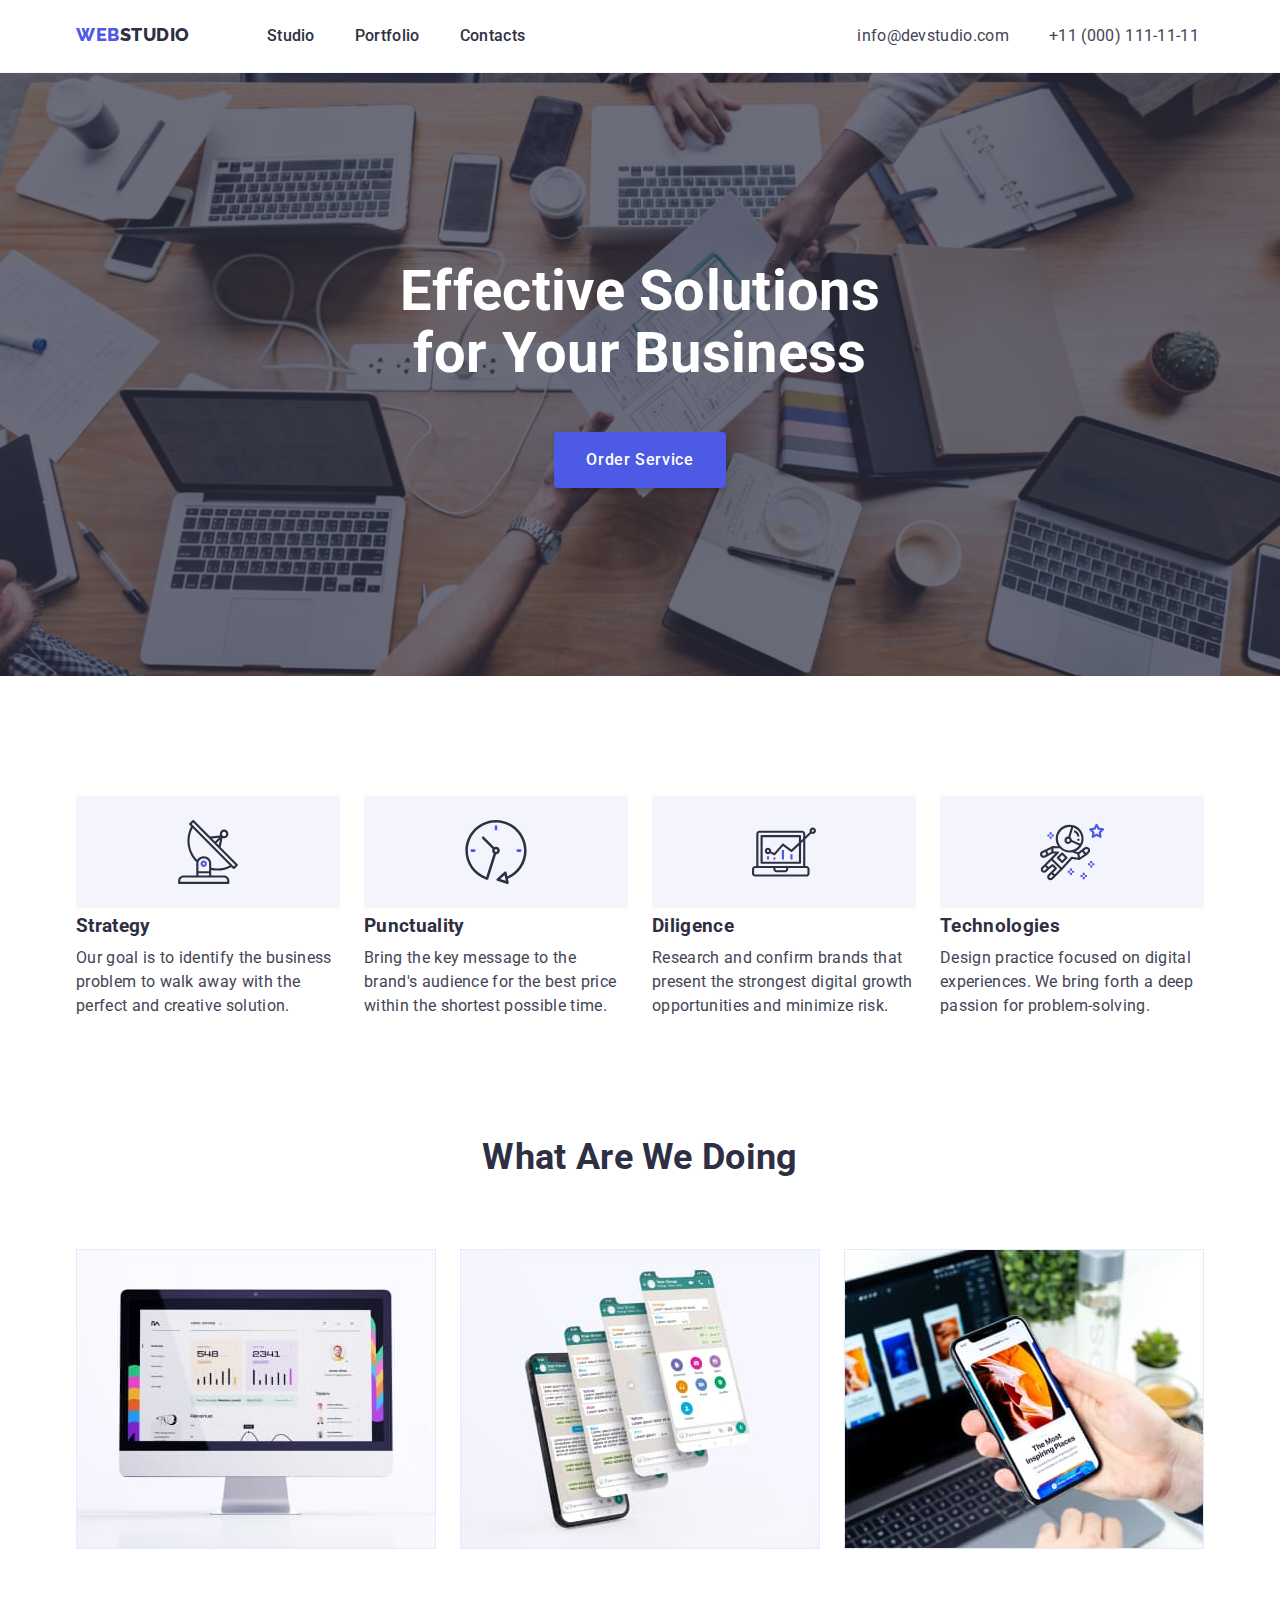
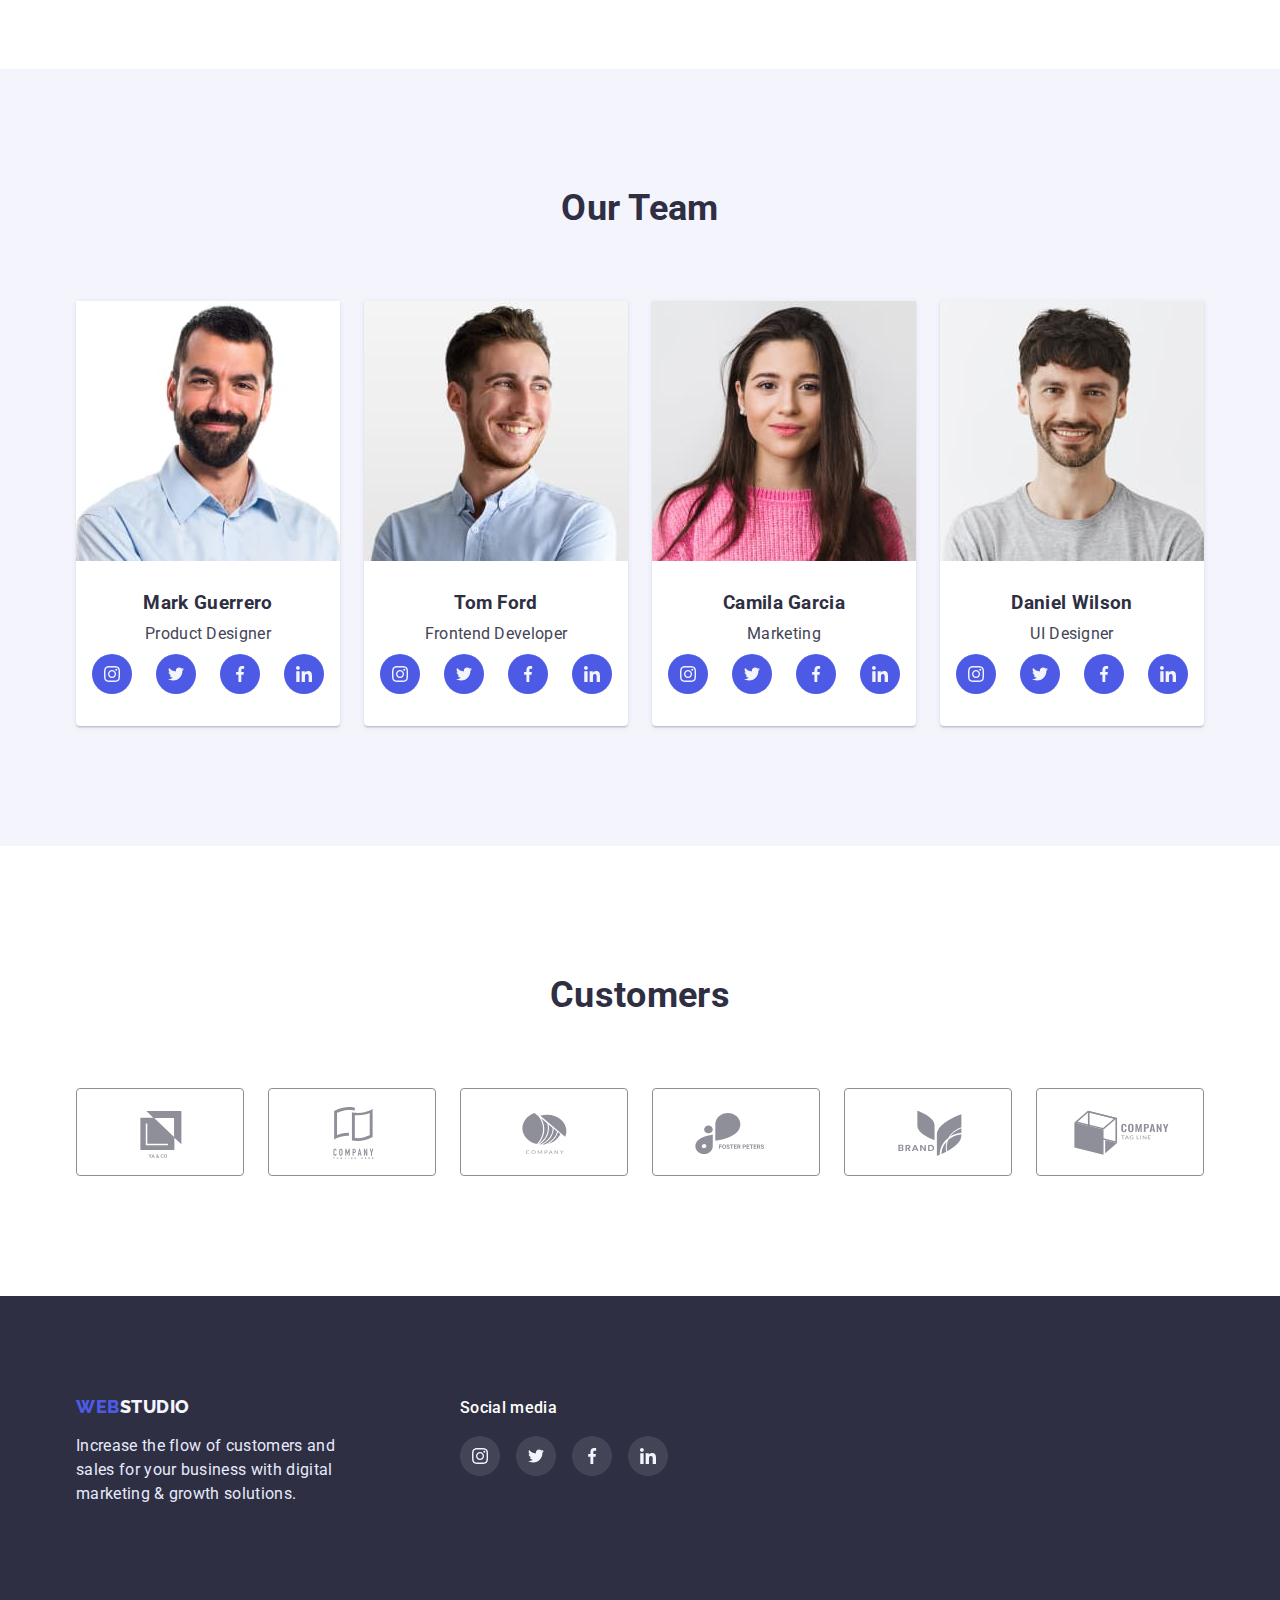
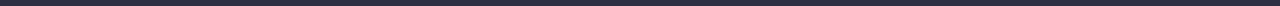
==== index.html @ 94dd5ae3 "Initial commit" ====
<!DOCTYPE html>
<html lang="en">
  <head>
    <meta charset="UTF-8" />
    <meta http-equiv="X-UA-Compatible" content="IE=edge" />
    <meta name="viewport" content="width=device-width, initial-scale=1.0" />
    <link rel="preconnect" href="https://fonts.googleapis.com" />
    <link rel="preconnect" href="https://fonts.gstatic.com" crossorigin />
    <link
      href="https://fonts.googleapis.com/css2?family=Raleway:wght@800&family=Roboto:wght@400;500;700;900&display=swap"
      rel="stylesheet"
    />
    <link
      rel="stylesheet"
      href="https://cdnjs.cloudflare.com/ajax/libs/modern-normalize/1.0.0/modern-normalize.min.css"
    />
    <link rel="stylesheet" href="./css/style.css" />
    <title>Effective Business</title>
  </head>
  <body>
    <!-- Шапка сторінки-->
    <header class="top-line-backgrd">
      <div class="main-page-logo container">
        <nav class="main-logo-nav">
          <a class="main-logo linknone" href="./index.html"
            ><span>Web</span>Studio</a
          >
          <ul class="main-menu-nav listnone">
            <li class="menu-nav-li">
              <a class="menu-nav linknone" href="./index.html">Studio</a>
            </li>
            <li class="menu-nav-li">
              <a class="menu-nav linknone" href="./portfolio.html">Portfolio</a>
            </li>
            <li class="menu-nav-li">
              <a class="menu-nav linknone" href="">Contacts</a>
            </li>
          </ul>
        </nav>
        <address class="main-add">
          <ul class="main-address listnone">
            <li class="main-add-li">
              <a class="main-mail linknone" href="mailto:info@devstudio.com"
                >info@devstudio.com</a
              >
            </li>
            <li class="main-add-li">
              <a class="main-tel linknone" href="tel:+110001111111"
                >+11 (000) 111-11-11</a
              >
            </li>
          </ul>
        </address>
      </div>
    </header>
    <!--Унікальний контент сторінки -->
    <main>
      <section class="hero background-logo-hero">
        <div class="container">
          <h1 class="hero-title">Effective Solutions for Your Business</h1>
          <button class="main-order-btn" type="button">Order Service</button>
        </div>
      </section>
      <section class="under-hero-section">
        <div class="container">
          <h2 hidden>features</h2>
          <ul class="menu-feature listnone">
            <li class="menu-future-text">
              <div class="background-futures">
                <svg class="future-list-icon" width="64" height="64">
                  <use href="./images/symbol-defs.svg#icon-antenna"></use>
                </svg>
              </div>
              <h3>Strategy</h3>
              <p>
                Our goal is to identify the business problem to walk away with
                the perfect and creative solution.
              </p>
            </li>
            <li class="menu-future-text">
              <div class="background-futures">
                <svg class="future-list-icon" width="64" height="64">
                  <use href="./images/symbol-defs.svg#icon-clock"></use>
                </svg>
              </div>
              <h3>Punctuality</h3>
              <p>
                Bring the key message to the brand's audience for the best price
                within the shortest possible time.
              </p>
            </li>
            <li class="menu-future-text">
              <div class="background-futures">
                <svg class="future-list-icon" width="64" height="64">
                  <use href="./images/symbol-defs.svg#icon-diagram"></use>
                </svg>
              </div>
              <h3>Diligence</h3>
              <p>
                Research and confirm brands that present the strongest digital
                growth opportunities and minimize risk.
              </p>
            </li>
            <li class="menu-future-text">
              <div class="background-futures">
                <svg class="future-list-icon" width="64" height="64">
                  <use href="./images/symbol-defs.svg#icon-astronaut"></use>
                </svg>
              </div>
              <h3>Technologies</h3>
              <p>
                Design practice focused on digital experiences. We bring forth a
                deep passion for problem-solving.
              </p>
            </li>
          </ul>
        </div>
      </section>
      <!--Внизу  фото робіт-->
      <section class="section">
        <div class="container">
          <h2 class="main-menu-future">What are we doing</h2>
          <ul class="menu-feature listnone">
            <li>
              <img
                src="./images/mac1.jpg"
                alt="personal computer MAC and in web app statics"
                width="360"
              />
            </li>
            <li>
              <img
                src="./images/apple2.jpg"
                alt="apple phone and in web app optimized"
                width="360"
              />
            </li>
            <li>
              <img
                src="./images/apple3.jpg"
                alt="personal computer MAC show in web statics app and apple phone who show web app"
                width="360"
              />
            </li>
          </ul>
        </div>
      </section>
      <section class="our-team-page">
        <div class="container">
          <h2 class="main-menu-team">Our Team</h2>
          <ul class="menu-feature listnone">
            <li class="team-li">
              <img
                src="./images/Team-Card-Mark-Guerrero.jpg"
                alt="Male Mark Guerrero"
                width="264"
              />
              <div class="our-team-div">
                <h3 class="our-team-name">Mark Guerrero</h3>
                <p class="our-team-about">Product Designer</p>
                <ul class="social-list listnone">
                  <li class="social-list-item">
                    <a href="" class="social-list-link">
                      <svg class="social-list-icon" width="16" height="16">
                        <use
                          href="./images/symbol-defs.svg#icon-instagram"
                          aria-label="link for instagram"
                          rel="noopener noreferer"
                          target="blank"
                        ></use>
                      </svg>
                    </a>
                  </li>
                  <li class="social-list-item">
                    <a href="" class="social-list-link">
                      <svg class="social-list-icon" width="16" height="16">
                        <use
                          href="./images/symbol-defs.svg#icon-twitter"
                          aria-label="link for instagram"
                          rel="noopener noreferer"
                          target="blank"
                        ></use>
                      </svg>
                    </a>
                  </li>
                  <li class="social-list-item">
                    <a href="" class="social-list-link">
                      <svg class="social-list-icon" width="16" height="16">
                        <use
                          href="./images/symbol-defs.svg#icon-facebook"
                          aria-label="link for instagram"
                          rel="noopener noreferer"
                          target="blank"
                        ></use>
                      </svg>
                    </a>
                  </li>
                  <li class="social-list-item">
                    <a href="" class="social-list-link">
                      <svg class="social-list-icon" width="16" height="16">
                        <use
                          href="./images/symbol-defs.svg#icon-linkedin"
                          aria-label="link for instagram"
                          rel="noopener noreferer"
                          target="blank"
                        ></use>
                      </svg>
                    </a>
                  </li>
                </ul>
              </div>
            </li>
            <li class="team-li">
              <img
                src="./images/Team-Card-Tom-Ford.jpg"
                alt="Male Tom Ford"
                width="264"
              />
              <div class="our-team-div">
                <h3 class="our-team-name">Tom Ford</h3>
                <p class="our-team-about">Frontend Developer</p>
                <ul class="social-list listnone">
                  <li class="social-list-item">
                    <a href="" class="social-list-link">
                      <svg class="social-list-icon" width="16" height="16">
                        <use
                          href="./images/symbol-defs.svg#icon-instagram"
                          aria-label="link for instagram"
                          rel="noopener noreferer"
                          target="blank"
                        ></use>
                      </svg>
                    </a>
                  </li>
                  <li class="social-list-item">
                    <a href="" class="social-list-link">
                      <svg class="social-list-icon" width="16" height="16">
                        <use
                          href="./images/symbol-defs.svg#icon-twitter"
                          aria-label="link for instagram"
                          rel="noopener noreferer"
                          target="blank"
                        ></use>
                      </svg>
                    </a>
                  </li>
                  <li class="social-list-item">
                    <a href="" class="social-list-link">
                      <svg class="social-list-icon" width="16" height="16">
                        <use
                          href="./images/symbol-defs.svg#icon-facebook"
                          aria-label="link for instagram"
                          rel="noopener noreferer"
                          target="blank"
                        ></use>
                      </svg>
                    </a>
                  </li>
                  <li class="social-list-item">
                    <a href="" class="social-list-link">
                      <svg class="social-list-icon" width="16" height="16">
                        <use
                          href="./images/symbol-defs.svg#icon-linkedin"
                          aria-label="link for instagram"
                          rel="noopener noreferer"
                          target="blank"
                        ></use>
                      </svg>
                    </a>
                  </li>
                </ul>
              </div>
            </li>
            <li class="team-li">
              <img
                src="./images/Team-Card-Camila-Garcia.jpg"
                alt="Female Camila Garcia"
                width="264"
              />
              <div class="our-team-div">
                <h3 class="our-team-name">Camila Garcia</h3>
                <p class="our-team-about">Marketing</p>
                <ul class="social-list listnone">
                  <li class="social-list-item">
                    <a href="" class="social-list-link">
                      <svg class="social-list-icon" width="16" height="16">
                        <use
                          href="./images/symbol-defs.svg#icon-instagram"
                          aria-label="link for instagram"
                          rel="noopener noreferer"
                          target="blank"
                        ></use>
                      </svg>
                    </a>
                  </li>
                  <li class="social-list-item">
                    <a href="" class="social-list-link">
                      <svg class="social-list-icon" width="16" height="16">
                        <use
                          href="./images/symbol-defs.svg#icon-twitter"
                          aria-label="link for instagram"
                          rel="noopener noreferer"
                          target="blank"
                        ></use>
                      </svg>
                    </a>
                  </li>
                  <li class="social-list-item">
                    <a href="" class="social-list-link">
                      <svg class="social-list-icon" width="16" height="16">
                        <use
                          href="./images/symbol-defs.svg#icon-facebook"
                          aria-label="link for instagram"
                          rel="noopener noreferer"
                          target="blank"
                        ></use>
                      </svg>
                    </a>
                  </li>
                  <li class="social-list-item">
                    <a href="" class="social-list-link">
                      <svg class="social-list-icon" width="16" height="16">
                        <use
                          href="./images/symbol-defs.svg#icon-linkedin"
                          aria-label="link for instagram"
                          rel="noopener noreferer"
                          target="blank"
                        ></use>
                      </svg>
                    </a>
                  </li>
                </ul>
              </div>
            </li>
            <li class="team-li">
              <img
                src="./images/Team-Card-Daniel-Wilson.jpg"
                alt="Male Daniel Wilson"
                width="264"
              />
              <div class="our-team-div">
                <h3 class="our-team-name">Daniel Wilson</h3>
                <p class="our-team-about">UI Designer</p>
                <ul class="social-list listnone">
                  <li class="social-list-item">
                    <a href="" class="social-list-link">
                      <svg class="social-list-icon" width="16" height="16">
                        <use
                          href="./images/symbol-defs.svg#icon-instagram"
                          aria-label="link for instagram"
                          rel="noopener noreferer"
                          target="blank"
                        ></use>
                      </svg>
                    </a>
                  </li>
                  <li class="social-list-item">
                    <a href="" class="social-list-link">
                      <svg class="social-list-icon" width="16" height="16">
                        <use
                          href="./images/symbol-defs.svg#icon-twitter"
                          aria-label="link for twitter"
                          rel="noopener noreferer"
                          target="blank"
                        ></use>
                      </svg>
                    </a>
                  </li>
                  <li class="social-list-item">
                    <a href="" class="social-list-link">
                      <svg class="social-list-icon" width="16" height="16">
                        <use
                          href="./images/symbol-defs.svg#icon-facebook"
                          aria-label="link for facebook"
                          rel="noopener noreferer"
                          target="blank"
                        ></use>
                      </svg>
                    </a>
                  </li>
                  <li class="social-list-item">
                    <a href="" class="social-list-link">
                      <svg class="social-list-icon" width="16" height="16">
                        <use
                          href="./images/symbol-defs.svg#icon-linkedin"
                          aria-label="link for linkedin"
                          rel="noopener noreferer"
                          target="blank"
                        ></use>
                      </svg>
                    </a>
                  </li>
                </ul>
              </div>
            </li>
          </ul>
        </div>
      </section>
      <section class="above-footer section">
        <div class="container">
          <h2 class="title-customers">Customers</h2>
          <ul class="customers-list listnone">
            <li>
              <a href="" class="customers-list-link">
                <svg class="customers-list-icon" width="104" height="56">
                  <use
                    href="./images/symbol-defs.svg#icon-yaco"
                    aria-label="link for yaco corp."
                    rel="noopener noreferer"
                    target="blank"
                  ></use>
                </svg>
              </a>
            </li>
            <li>
              <a href="" class="customers-list-link">
                <svg class="customers-list-icon" width="104" height="56">
                  <use
                    href="./images/symbol-defs.svg#icon-taglineco"
                    aria-label="link for taglineco corp."
                    rel="noopener noreferer"
                    target="blank"
                  ></use>
                </svg>
              </a>
            </li>
            <li>
              <a href="" class="customers-list-link">
                <svg class="customers-list-icon" width="104" height="56">
                  <use
                    href="./images/symbol-defs.svg#icon-co"
                    aria-label="link for co corp."
                    rel="noopener noreferer"
                    target="blank"
                  ></use>
                </svg>
              </a>
            </li>
            <li>
              <a href="" class="customers-list-link">
                <svg class="customers-list-icon" width="104" height="56">
                  <use
                    href="./images/symbol-defs.svg#icon-foster-peters"
                    aria-label="link for foster-peters corp."
                    rel="noopener noreferer"
                    target="blank"
                  ></use>
                </svg>
              </a>
            </li>
            <li>
              <a href="" class="customers-list-link">
                <svg class="customers-list-icon" width="104" height="56">
                  <use
                    href="./images/symbol-defs.svg#icon-brand"
                    aria-label="link for brand corp."
                    rel="noopener noreferer"
                    target="blank"
                  ></use>
                </svg>
              </a>
            </li>
            <li>
              <a href="" class="customers-list-link">
                <svg class="customers-list-icon" width="104" height="56">
                  <use
                    href="./images/symbol-defs.svg#icon-cotagline"
                    aria-label="link for cotagline corp."
                    rel="noopener noreferer"
                    target="blank"
                  ></use>
                </svg>
              </a>
            </li>
          </ul>
        </div>
      </section>
    </main>
    <!--Підвал сторінки-->
    <footer class="background-logo-footer">
      <div class="container">
        <ul class="footer-menu listnone">
          <li>
            <a class="main-footer-logo linknone" href="./index.html">
              <span>Web</span>Studio</a
            >
            <p class="text-footer-logo">
              Increase the flow of customers and sales for your business with
              digital marketing & growth solutions.
            </p>
          </li>
          <li>
            <p class="text-footer-social">Social media</p>
            <ul class="social-footer-list listnone">
              <li class="social-footer-list-item">
                <a href="" class="social-footer-list-link">
                  <svg class="social-footer-list-icon" width="16" height="16">
                    <use
                      href="./images/symbol-defs.svg#icon-instagram"
                      aria-label="link for twitter"
                      rel="noopener noreferer"
                      target="blank"
                    ></use>
                  </svg>
                </a>
              </li>
              <li class="social-footer-list-item">
                <a href="" class="social-footer-list-link">
                  <svg class="social-footer-list-icon" width="16" height="16">
                    <use
                      href="./images/symbol-defs.svg#icon-twitter"
                      aria-label="link for twitter"
                      rel="noopener noreferer"
                      target="blank"
                    ></use>
                  </svg>
                </a>
              </li>
              <li class="social-footer-list-item">
                <a href="" class="social-footer-list-link">
                  <svg class="social-footer-list-icon" width="16" height="16">
                    <use
                      href="./images/symbol-defs.svg#icon-facebook"
                      aria-label="link for facebook"
                      rel="noopener noreferer"
                      target="blank"
                    ></use>
                  </svg>
                </a>
              </li>
              <li class="social-footer-list-item">
                <a href="" class="social-footer-list-link">
                  <svg class="social-footer-list-icon" width="16" height="16">
                    <use
                      href="./images/symbol-defs.svg#icon-linkedin"
                      aria-label="link for linkedin"
                      rel="noopener noreferer"
                      target="blank"
                    ></use>
                  </svg>
                </a>
              </li>
            </ul>
          </li>
        </ul>
      </div>
    </footer>
  </body>
</html>
---- css/style.css ----
/* #4d5ae5 - головний колір бренду і 1-ї кнопки (на мою думку)
#434455 - колір тексту абзаців
#2e2f42 - колір хедерів з h2...
#404bbf - колір кнопок при ховері OCEAN
#E7E9FC - колір фон кнопок (радіо кнопок/фільтру)
#ffffff - колір 1-го h1
#f4f4fd - лого футера кінця
#e7e9fc - колір абзацу футера */
:root {
  --brand-logo-color: #4d5ae5;
  --textp-color: #434455;
  --text-headersecond-color: #2e2f42;
  --hover-btn-portfolio-color: #404bbf;
  --hover-btn-portf-backgrd-color: ##e7e9fc;
  --text-header-first-color: #ffffff;
  --footer-logo-color: #f4f4fd;
  --footer-text-color: #e7e9fc;
  --border-customers: #8e8f99;
  --no-active-footer-social: rgba(255, 255, 255, 0.1);
  --active-footer-social: #31d0aa;
}

body {
  font-family: 'Roboto', Times New Roman, sans-serif;
  letter-spacing: 0.02em;
  color: var(--textp-color);
}

img {
  display: block;
}

.background-logo-hero {
  max-width: 1440px;
  margin: 0 auto;
  background-color: var(--text-headersecond-color);
  background-image: linear-gradient(
      rgba(46, 47, 66, 0.7),
      rgba(46, 47, 66, 0.7)
    ),
    url(../images/people-office-hero.jpg);
  background-repeat: no-repeat;
  background-size: cover;
  background-position: center;
}

button {
  font-family: inherit;
  font-size: 16px;
  line-height: 1.5;
  letter-spacing: 0.04em;
}

h2,
h3 {
  margin-top: 0;
  margin-bottom: 8px;

  color: var(--text-headersecond-color);
}

p {
  margin-top: 0;
  margin-bottom: 0;

  font-size: 16px;
  line-height: 1.5;
}

h2 {
  font-size: 36px;
  line-height: 1.1;
  text-align: center;
  text-transform: capitalize;
}

.menu-filter {
  margin-bottom: 8px;

  font-weight: 500;
  font-size: 20px;
  line-height: 1.2;
}

.menu-filter-div {
  padding-top: 32px;
  padding-bottom: 32px;
  padding-left: 16px;

  border: 1px solid var(--footer-text-color);
  border-top: none;
}

.menu-filter,
.menu-text {
  text-align: left;
}

/* .menu-filter > p {
  border: 1px solid var(--footer-text-color);
  border-top: none;
} */

.listnone {
  list-style: none;
  padding: 0;
  margin: 0;
}

.linknone {
  text-decoration: none;
}
/* ==========main-HEADER====================== */
.hero-title {
  margin-top: 0;
  margin-bottom: 48px;
  width: 496px;
  margin-left: auto;
  margin-right: auto;

  font-size: 56px;
  line-height: 1.1;
  color: var(--text-header-first-color);
}

.main-page-logo,
.main-logo-nav {
  display: flex;
}

.main-page-logo {
  align-items: center;
  padding-top: 24px;
  padding-bottom: 24px;
}

.hero {
  text-align: center;

  padding-top: 188px;
  padding-bottom: 188px;
}

.under-hero-section {
  padding-top: 120px;
  padding-bottom: 120px;
}

.container {
  margin-left: auto;
  margin-right: auto;
  padding-left: 15px;
  padding-right: 15px;

  width: 1158px;
  /* outline: 2px solid tomato;
  background-color: green; */
}

.section {
  padding-bottom: 120px;

  /* background-color: #404bbf; */
  text-align: center;
}

.top-line-backgrd {
  background-color: var(--text-header-first-color);
  border-bottom: 1px solid var(--footer-logo-color);
  box-shadow: 0px 2px 1px rgba(46, 47, 66, 0.08),
    0px 1px 1px rgba(46, 47, 66, 0.16), 0px 1px 6px rgba(46, 47, 66, 0.08);
}

.main-logo {
  font-family: 'Raleway', sans-serif;
  font-weight: 800;
  font-size: 18px;
  line-height: 1.2;
  letter-spacing: 0.03em;
  text-transform: uppercase;
  color: var(--text-headersecond-color);
}

.main-logo > span {
  width: 44px;
  height: 24px;
  font-family: 'Raleway', sans-serif;
  font-weight: 800;
  font-size: 18px;
  line-height: 1.2;
  letter-spacing: 0.03em;
  text-transform: uppercase;
  color: var(--brand-logo-color);
}

.main-menu-nav {
  display: flex;

  margin-left: 77px;
}

.main-menu-nav .menu-nav-li + .menu-nav-li {
  margin-left: 40px;
}

.menu-nav {
  color: var(--text-headersecond-color);
  font-weight: 500;
  font-size: 16px;
  line-height: 1.5;
}

.menu-nav:hover,
.menu-nav:focus {
  color: var(--hover-btn-portfolio-color);
}

.main-add {
  font-style: normal;
}

.main-address {
  display: flex;

  margin-left: 332px;
}

.main-address .main-add-li + .main-add-li {
  margin-left: 40px;
}

.main-mail {
  font-weight: 400;
  font-size: 16px;
  line-height: 1.5;
  color: var(--textp-color);
}

.main-mail:hover,
.main-mail:focus {
  color: var(--hover-btn-portfolio-color);
}

.main-tel {
  font-weight: 400;
  font-size: 16px;
  line-height: 1.5;
  color: var(--textp-color);
}

.main-tel:hover,
.main-tel:focus {
  color: var(--brand-logo-color);
}

/* ==========section1-index===================== */
.background-futures {
  display: flex;
  justify-content: center;
  align-items: center;
  margin-bottom: 8px;
  width: 264px;
  height: 112px;
  background-color: var(--footer-logo-color);
  border-radius: 4px;
}

.main-menu-future,
.main-menu-team {
  margin-top: 0;
  margin-bottom: 72px;
}
.main-order-btn {
  font-weight: 500;
  font-size: 16px;
  line-height: 1.5;
  letter-spacing: 0.04em;
  color: var(--text-header-first-color);
  background: var(--brand-logo-color);
  box-shadow: 0px 4px 4px rgba(0, 0, 0, 0.15);
  border-radius: 4px;
  display: inline-block;

  border: none;
  padding: 16px 32px;
  cursor: pointer;
}

.main-order-btn:hover,
.main-order-btn:focus {
  background: var(--hover-btn-portfolio-color);
  box-shadow: 0px 4px 4px rgba(0, 0, 0, 0.15);
  border-radius: 4px;
}

/* --------our team------ */
.team-li {
  box-shadow: 0px 1px 6px rgba(46, 47, 66, 0.08),
    0px 1px 1px rgba(46, 47, 66, 0.16), 0px 2px 1px rgba(46, 47, 66, 0.08);
  border-radius: 0px 0px 4px 4px;
  background-color: var(--text-header-first-color);
}

.our-team-div {
  padding-top: 32px;
  padding-bottom: 32px;
}

.our-team-about {
  margin-bottom: 8px;
}

.social-list-link {
  height: 40px;
  width: 40px;
  background-color: var(--brand-logo-color);
  border-radius: 50%;
  display: flex;
  align-items: center;
  justify-content: center;
}

.social-list-link:hover,
.social-list-link:focus {
  background-color: var(--hover-btn-portfolio-color);
}
.social-list {
  display: flex;
  justify-content: center;
  column-gap: 24px;
}
/* --------/our team------ */
/* ==========/section1-index==================== */
/* ==========section1-portfolio================= */
.filtr-portfolio {
  padding-top: 96px;
}

.menu-btn-portfolio {
  display: flex;
  justify-content: center;
  margin-bottom: 72px;
  gap: 24px;
}

.menu-feature-portfolio {
  display: flex;
  flex-wrap: wrap;
  gap: 48px 24px;
}

.li-item {
  width: calc((100% - 48px) / 3);
}

.menu-filter-link {
  color: var(--textp-color);
}

.menu-filter-about,
.menu-filter-targetname {
  display: block;
}
.menu-filter-link {
  display: block;
}
.menu-filter-link:hover,
.menu-filter-link:focus {
  box-shadow: 0px 1px 6px rgba(46, 47, 66, 0.08),
    0px 1px 1px rgba(46, 47, 66, 0.16), 0px 2px 1px rgba(46, 47, 66, 0.08);
}

/* ==========/section1-portfolio================= */
/* ==========section2-index===================== */
.menu-feature {
  display: flex;
  justify-content: center;
  column-gap: 24px;
}

.menu-future-text {
  width: 264px;
}
/* ==========/section2-index===================== */
/* ==========/HEADER====================== */

/* ==========BODY========================= */
.btn-portfolio {
  border: none;
  color: var(--brand-logo-color);
  background-color: var(--footer-logo-color);
  border: 1px solid var(--footer-text-color);

  border-radius: 4px;
  padding: 12px 24px;
}

.btn-portfolio:hover,
.btn-portfolio:focus {
  color: var(--text-header-first-color);
  background-color: var(--hover-btn-portfolio-color);
  cursor: pointer;
}
/* ================SECTION "OUR TEAM"========== */
.our-team-page {
  margin: 0 auto;
  text-align: center;
  background-color: var(--footer-logo-color);

  padding-top: 120px;
  padding-bottom: 120px;
}

/* =================CUSTOMERS============== */
.above-footer {
  padding-top: 130px;
}

.title-customers {
  margin-bottom: 72px;
}

.customers-background:hover,
.customers-background:focus {
  border-color: var(--hover-btn-portfolio-color);
}

.customers-list-link {
  display: block;
  width: 168px;
  height: 88px;
  border-radius: 4px;
  border: 1px solid var(--border-customers);
  display: flex;
  justify-content: center;
  align-items: center;
}

.customers-list-link:hover,
.customers-list-link:focus {
  border-color: var(--hover-btn-portfolio-color);
}

.customers-list-icon {
  fill: var(--border-customers);
}

.customers-list-link:hover .customers-list-icon,
.customers-list-link:focus .customers-list-icon {
  fill: var(--hover-btn-portfolio-color);
}

.customers-list {
  display: flex;
  align-items: center;
  justify-content: center;
  column-gap: 24px;
}

/* =================/CUSTOMERS============= */
/* ==========/BODY======================== */

/* ===========footer======================= */
.footer-menu {
  display: flex;
  column-gap: 120px;
  align-items: baseline;
}

.background-logo-footer {
  background-color: var(--text-headersecond-color);

  padding-top: 100px;
  padding-bottom: 100px;
}

.text-footer-logo {
  width: 264px;
  color: var(--footer-text-color);
}

.main-footer-logo > span {
  font-family: 'Raleway', sans-serif;
  font-weight: 800;
  font-size: 18px;
  line-height: 1.2;
  letter-spacing: 0.03em;
  text-transform: uppercase;
  color: var(--brand-logo-color);
}

.main-footer-logo {
  display: inline-block;

  font-family: 'Raleway', sans-serif;
  font-weight: 800;
  font-size: 18px;
  line-height: 1.2;
  letter-spacing: 0.03em;
  text-transform: uppercase;
  color: var(--footer-logo-color);

  margin-bottom: 16px;
}

.social-footer-list-link {
  height: 40px;
  width: 40px;
  background-color: var(--no-active-footer-social);
  border-radius: 50%;
  display: flex;
  align-items: center;
  justify-content: center;
}

.social-footer-list-link:hover,
.social-footer-list-link:focus {
  background-color: var(--active-footer-social);
}
.social-footer-list {
  display: flex;
  justify-content: center;
  column-gap: 16px;
}
.text-footer-social {
  margin-bottom: 16px;

  font-weight: 500;
  color: #ffffff;
}
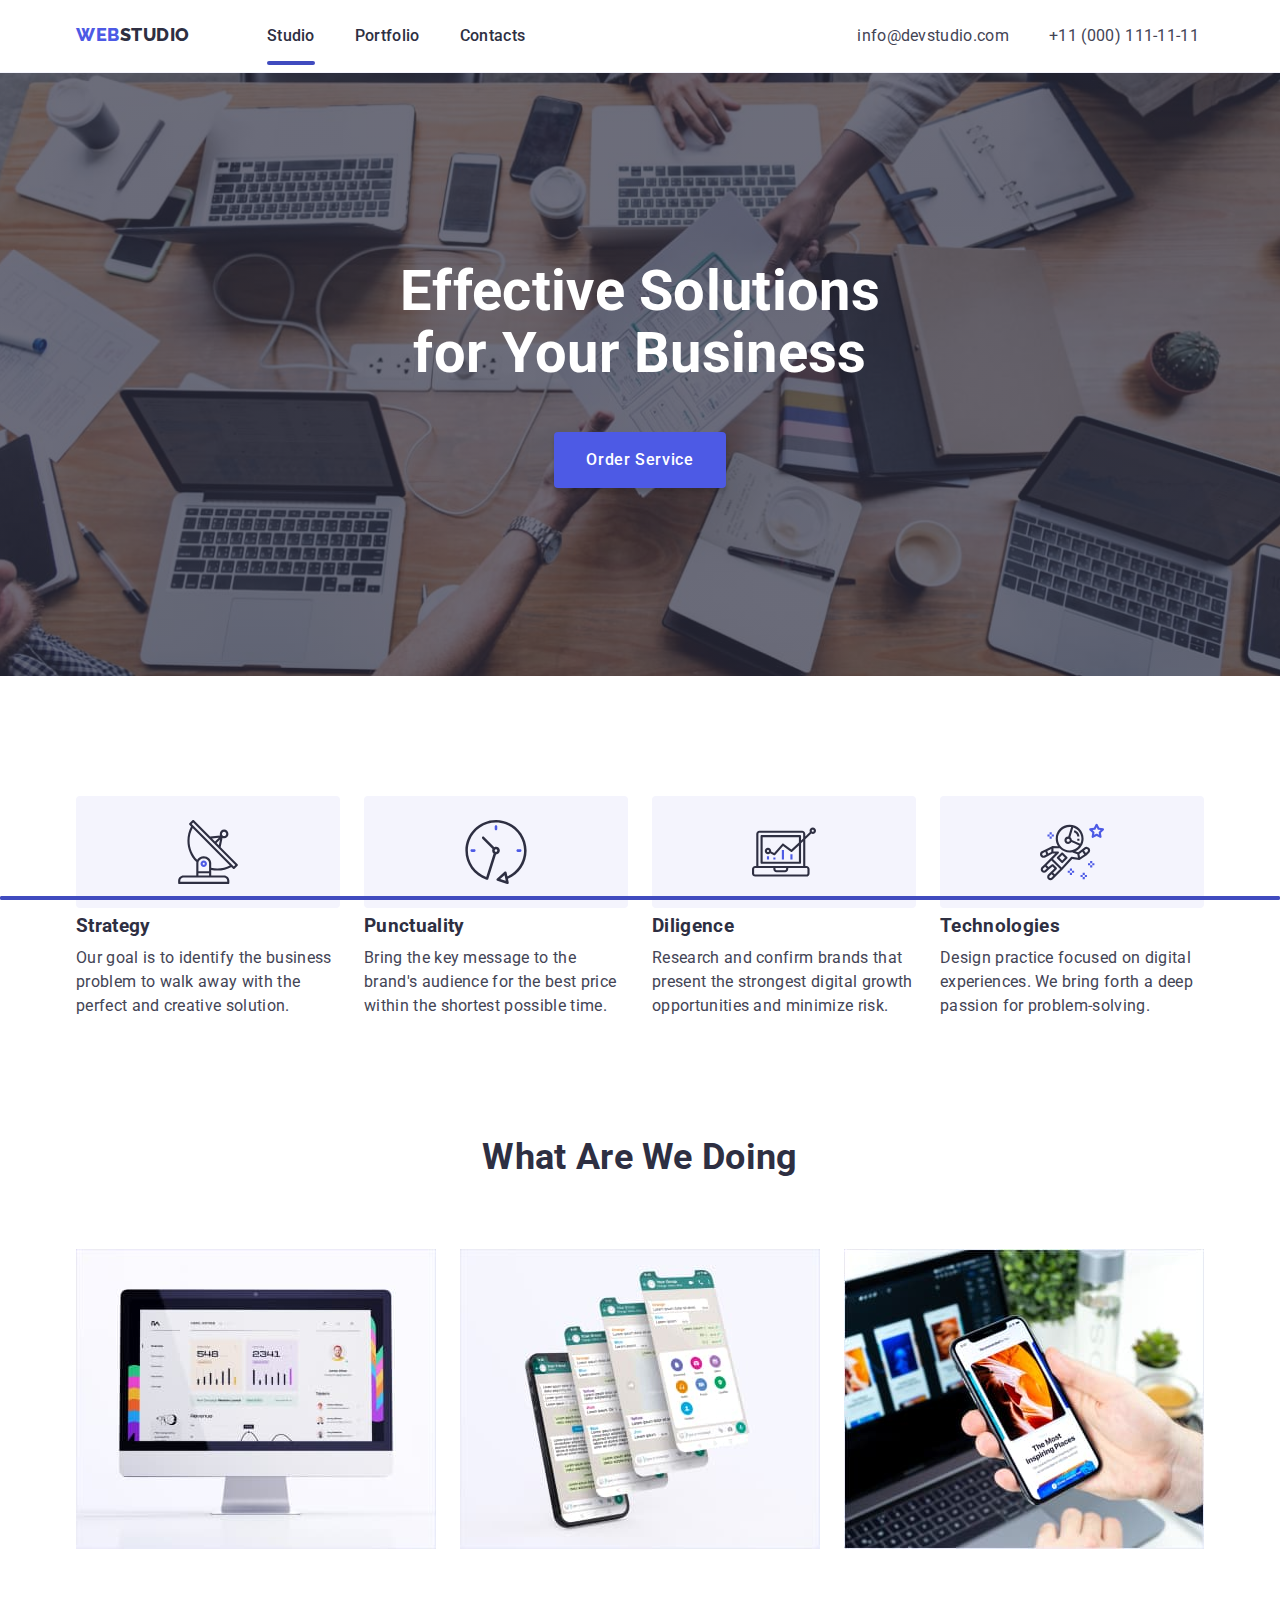
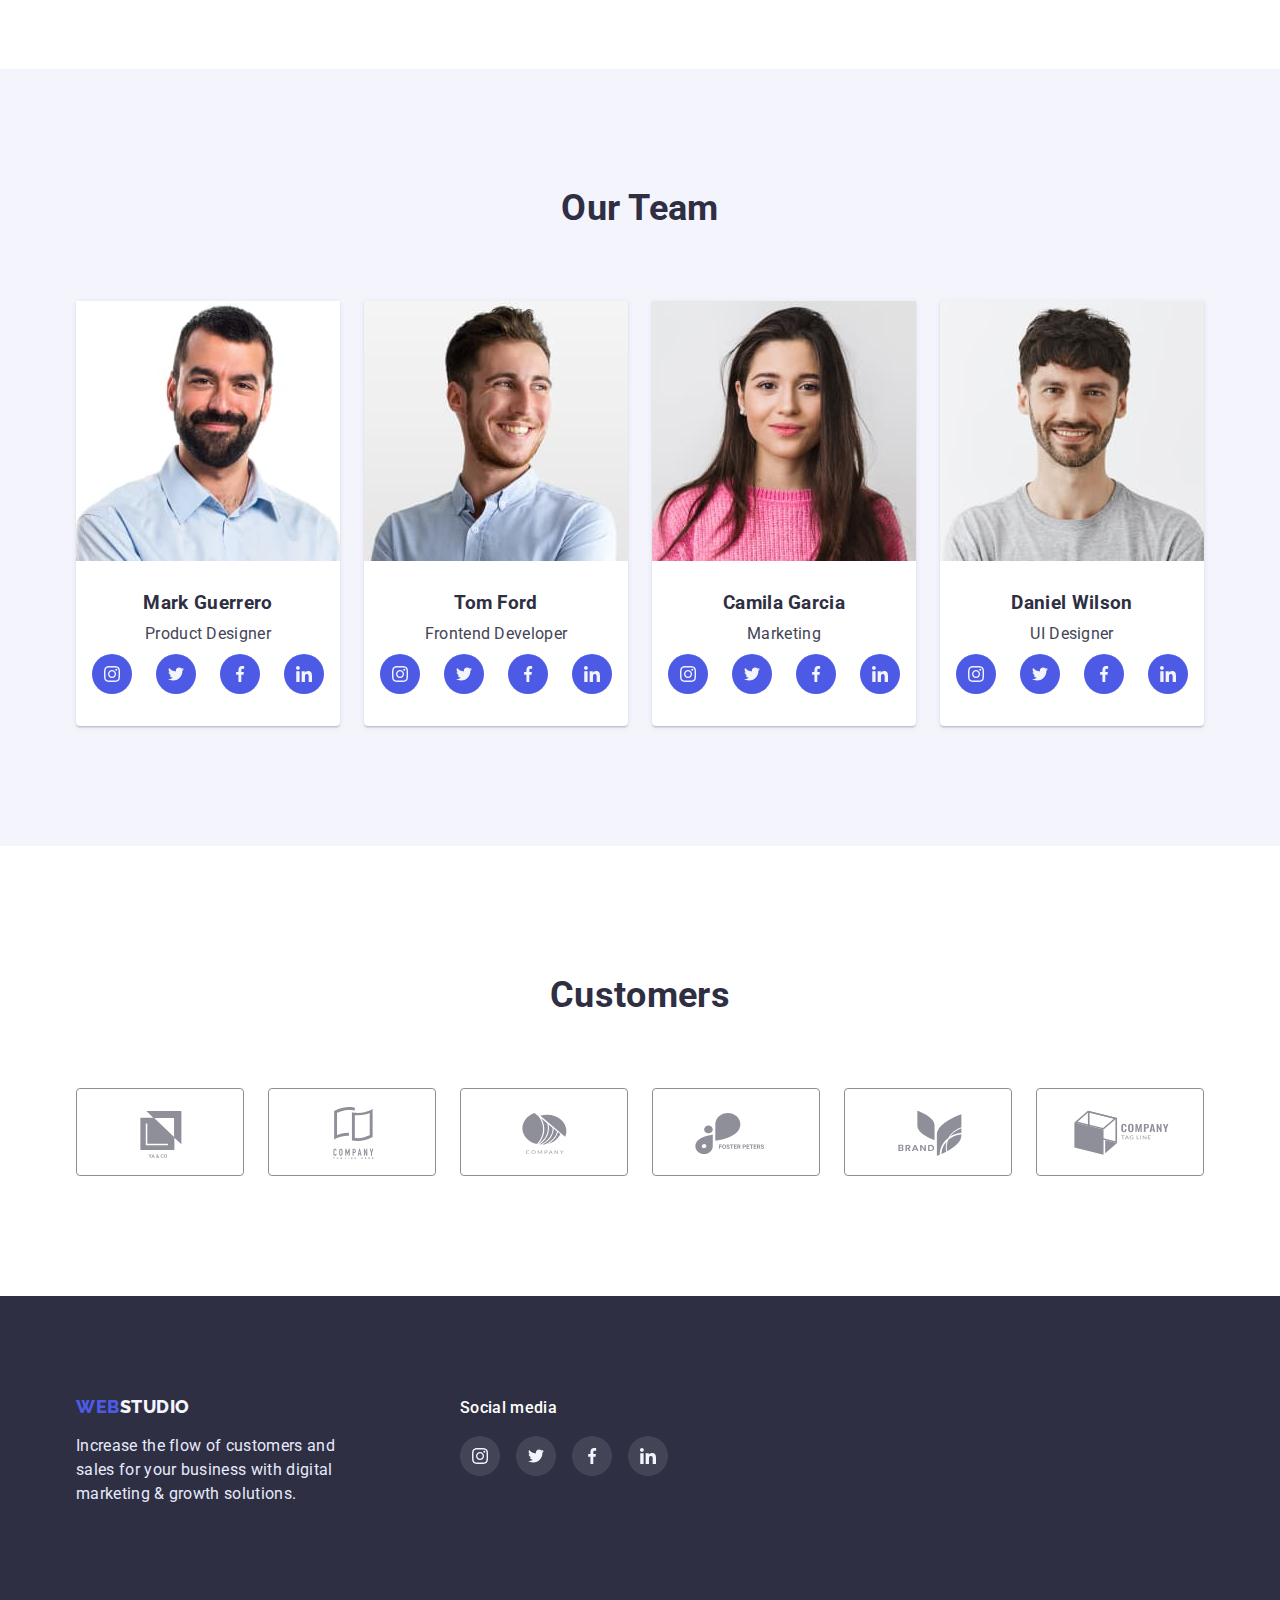
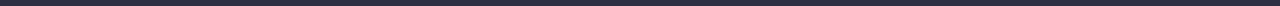
==== commit 67c62b33: "hw5" ====
--- a/index.html
+++ b/index.html
@@ -27,7 +27,9 @@
           >
           <ul class="main-menu-nav listnone">
             <li class="menu-nav-li">
-              <a class="menu-nav linknone" href="./index.html">Studio</a>
+              <a class="menu-nav linknone active-link" href="./index.html"
+                >Studio</a
+              >
             </li>
             <li class="menu-nav-li">
               <a class="menu-nav linknone" href="./portfolio.html">Portfolio</a>
--- a/css/style.css
+++ b/css/style.css
@@ -203,11 +203,29 @@
   margin-left: 40px;
 }
 
+.active-link {
+  position: relative;
+}
+
 .menu-nav {
   color: var(--text-headersecond-color);
   font-weight: 500;
   font-size: 16px;
   line-height: 1.5;
+  padding-bottom: 20px;
+}
+
+.menu-nav::after {
+  position: absolute;
+  content: '';
+  display: block;
+  width: 100%;
+  height: 4px;
+  left: 0;
+  bottom: 0;
+  background: var(--hover-btn-portfolio-color);
+  border-radius: 2px;
+  margin-top: 20px;
 }
 
 .menu-nav:hover,
@@ -332,6 +350,33 @@
 /* --------/our team------ */
 /* ==========/section1-index==================== */
 /* ==========section1-portfolio================= */
+.menu-filter-link:hover .overlay,
+.menu-filter-link:focus .overlay {
+  transform: translateY(0);
+}
+
+.menu-filter-box {
+  position: relative;
+  overflow: hidden;
+}
+
+.overlay {
+  position: absolute;
+  top: 0;
+  left: 0;
+  width: 100%;
+  height: 100%;
+  padding: 32px;
+  transform: translateY(100%);
+  background-color: var(--brand-logo-color);
+  transition: transform 250ms linear;
+}
+
+.overlay > p {
+  color: var(--footer-logo-color);
+  text-align: left;
+}
+
 .filtr-portfolio {
   padding-top: 96px;
 }
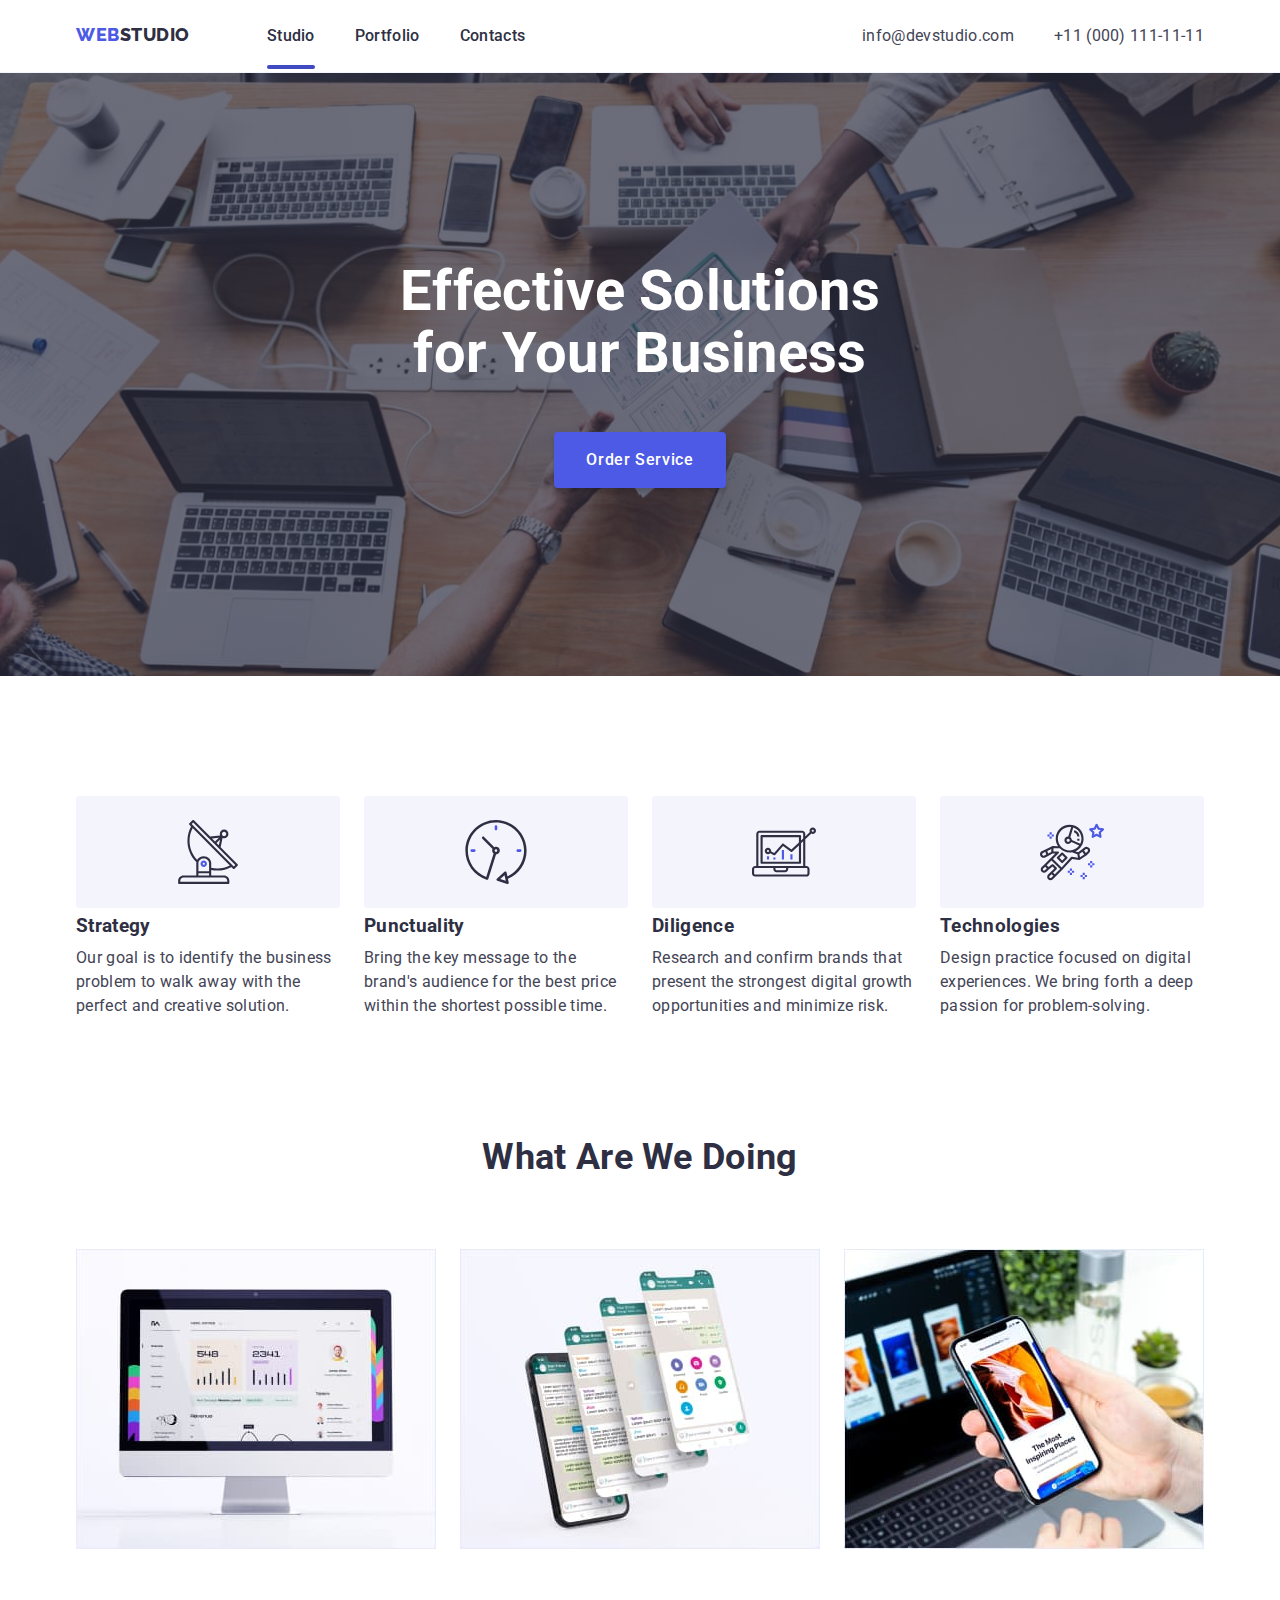
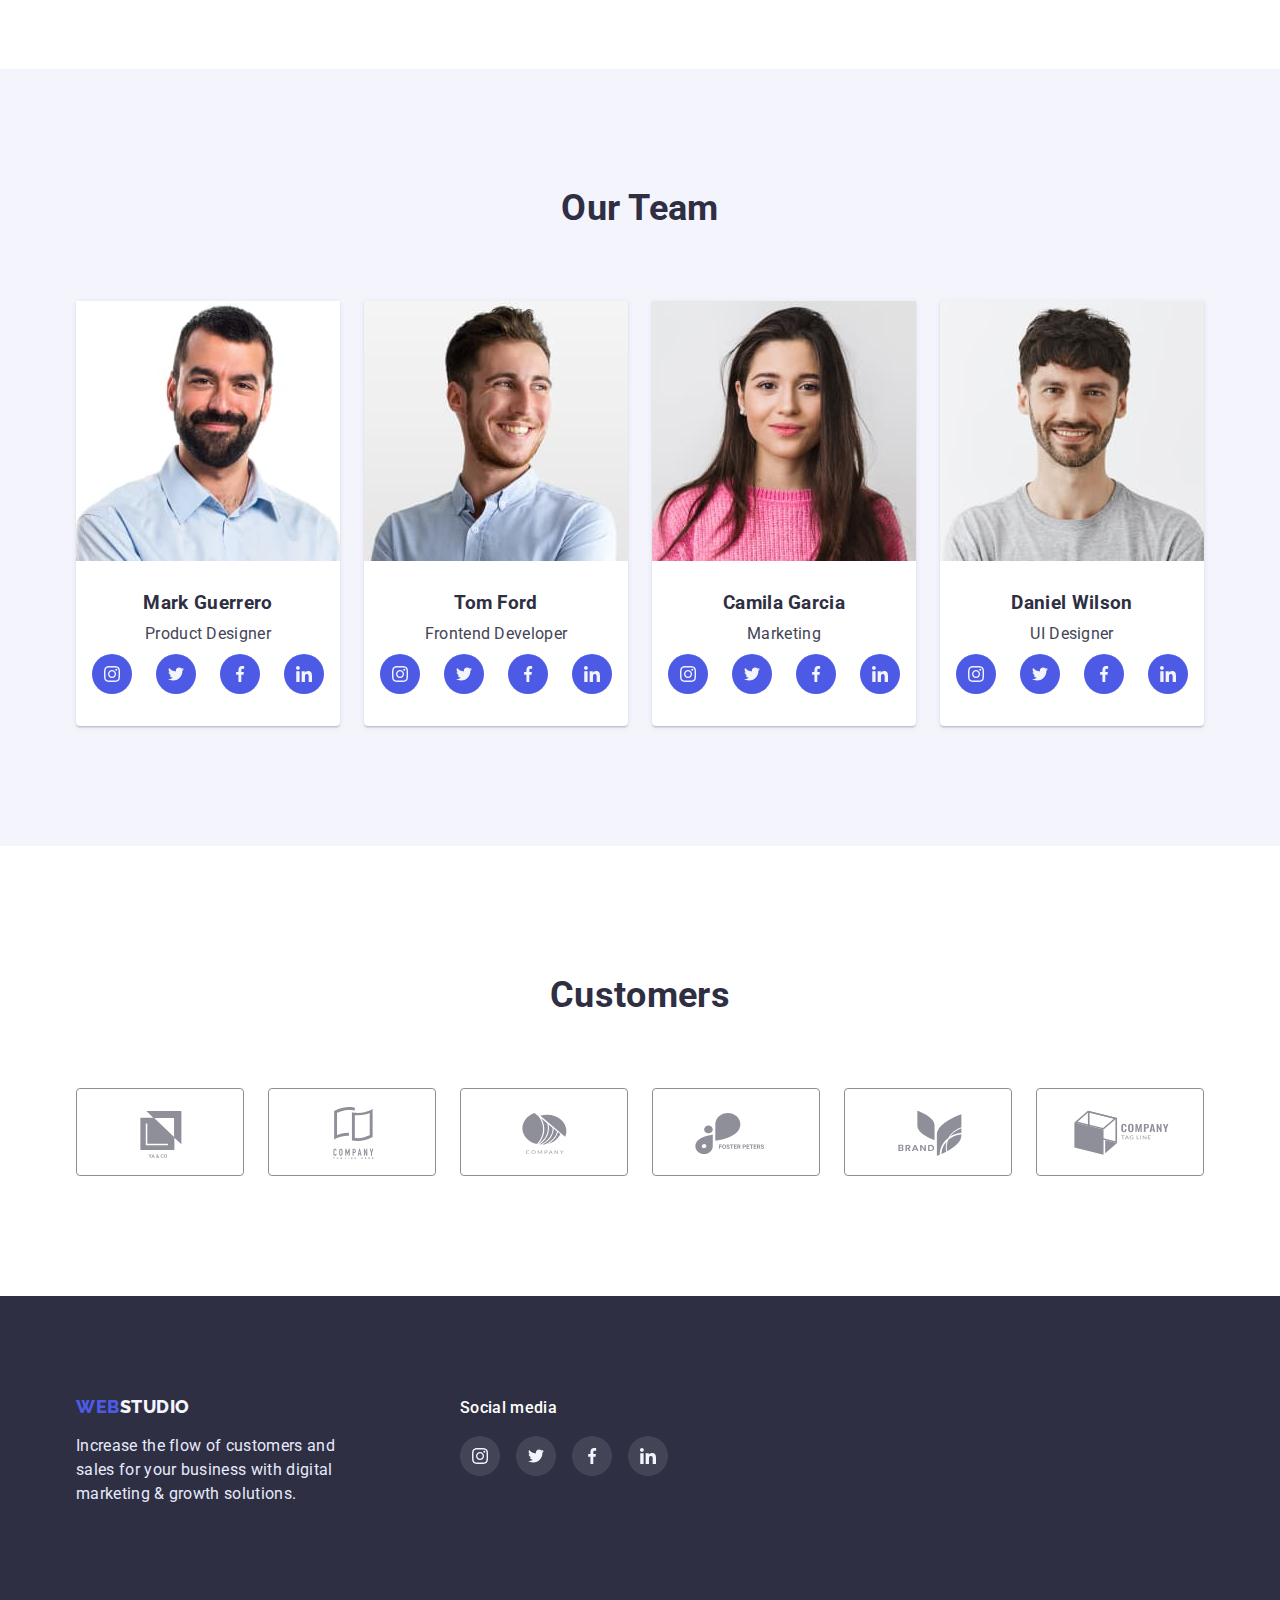
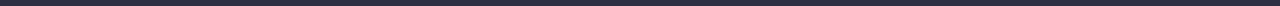
==== commit 59467af9: "fix bug`s and  new update" ====
--- a/index.html
+++ b/index.html
@@ -35,7 +35,7 @@
               <a class="menu-nav linknone" href="./portfolio.html">Portfolio</a>
             </li>
             <li class="menu-nav-li">
-              <a class="menu-nav linknone" href="">Contacts</a>
+              <a class="menu-nav linknone" href="./contacts.html">Contacts</a>
             </li>
           </ul>
         </nav>
@@ -60,7 +60,9 @@
       <section class="hero background-logo-hero">
         <div class="container">
           <h1 class="hero-title">Effective Solutions for Your Business</h1>
-          <button class="main-order-btn" type="button">Order Service</button>
+          <button class="main-order-btn" type="button" data-modal-open>
+            Order Service
+          </button>
         </div>
       </section>
       <section class="under-hero-section">
@@ -547,5 +549,15 @@
         </ul>
       </div>
     </footer>
+    <div class="backdrop is-hidden" data-modal>
+      <div class="modal">
+        <button class="btn-closed" type="button" data-modal-close>
+          <svg class="modal-close-btn-icon" width="18" height="18">
+            <use href="./images/symbol-defs.svg#icon-close-black-btn"></use>
+          </svg>
+        </button>
+      </div>
+    </div>
+    <script src="./js/modal.js"></script>
   </body>
 </html>
--- a/css/style.css
+++ b/css/style.css
@@ -18,12 +18,20 @@
   --border-customers: #8e8f99;
   --no-active-footer-social: rgba(255, 255, 255, 0.1);
   --active-footer-social: #31d0aa;
+  --background-modal: #fcfcfc;
+
+  /* NAVY BLUE modal */
+  --modal-background-color: rgba(46, 47, 66, 0.4);
 }
 
 body {
   font-family: 'Roboto', Times New Roman, sans-serif;
   letter-spacing: 0.02em;
   color: var(--textp-color);
+}
+
+body.overflow {
+  overflow: hidden;
 }
 
 img {
@@ -96,11 +104,6 @@
   text-align: left;
 }
 
-/* .menu-filter > p {
-  border: 1px solid var(--footer-text-color);
-  border-top: none;
-} */
-
 .listnone {
   list-style: none;
   padding: 0;
@@ -203,19 +206,21 @@
   margin-left: 40px;
 }
 
-.active-link {
-  position: relative;
-}
-
 .menu-nav {
   color: var(--text-headersecond-color);
   font-weight: 500;
   font-size: 16px;
   line-height: 1.5;
-  padding-bottom: 20px;
-}
-
-.menu-nav::after {
+  padding-bottom: 24px;
+
+  transition: color 250ms cubic-bezier(0.4, 0, 0.2, 1);
+}
+
+.active-link {
+  position: relative;
+}
+
+.active-link::after {
   position: absolute;
   content: '';
   display: block;
@@ -225,7 +230,6 @@
   bottom: 0;
   background: var(--hover-btn-portfolio-color);
   border-radius: 2px;
-  margin-top: 20px;
 }
 
 .menu-nav:hover,
@@ -235,12 +239,11 @@
 
 .main-add {
   font-style: normal;
+  margin-left: auto;
 }
 
 .main-address {
   display: flex;
-
-  margin-left: 332px;
 }
 
 .main-address .main-add-li + .main-add-li {
@@ -252,6 +255,8 @@
   font-size: 16px;
   line-height: 1.5;
   color: var(--textp-color);
+
+  transition: color 250ms cubic-bezier(0.4, 0, 0.2, 1);
 }
 
 .main-mail:hover,
@@ -264,6 +269,8 @@
   font-size: 16px;
   line-height: 1.5;
   color: var(--textp-color);
+
+  transition: color 250ms cubic-bezier(0.4, 0, 0.2, 1);
 }
 
 .main-tel:hover,
@@ -302,6 +309,8 @@
   border: none;
   padding: 16px 32px;
   cursor: pointer;
+
+  transition: background 250ms cubic-bezier(0.4, 0, 0.2, 1);
 }
 
 .main-order-btn:hover,
@@ -336,6 +345,8 @@
   display: flex;
   align-items: center;
   justify-content: center;
+
+  transition: background-color 250ms cubic-bezier(0.4, 0, 0.2, 1);
 }
 
 .social-list-link:hover,
@@ -369,7 +380,7 @@
   padding: 32px;
   transform: translateY(100%);
   background-color: var(--brand-logo-color);
-  transition: transform 250ms linear;
+  transition: transform 250ms cubic-bezier(0.4, 0, 0.2, 1);
 }
 
 .overlay > p {
@@ -408,6 +419,8 @@
 }
 .menu-filter-link {
   display: block;
+
+  transition: box-shadow 250ms cubic-bezier(0.4, 0, 0.2, 1);
 }
 .menu-filter-link:hover,
 .menu-filter-link:focus {
@@ -438,6 +451,9 @@
 
   border-radius: 4px;
   padding: 12px 24px;
+
+  transition: color 250ms cubic-bezier(0.4, 0, 0.2, 1),
+    background-color 250ms cubic-bezier(0.4, 0, 0.2, 1);
 }
 
 .btn-portfolio:hover,
@@ -463,11 +479,6 @@
 
 .title-customers {
   margin-bottom: 72px;
-}
-
-.customers-background:hover,
-.customers-background:focus {
-  border-color: var(--hover-btn-portfolio-color);
 }
 
 .customers-list-link {
@@ -479,6 +490,8 @@
   display: flex;
   justify-content: center;
   align-items: center;
+
+  transition: border-color 250ms cubic-bezier(0.4, 0, 0.2, 1);
 }
 
 .customers-list-link:hover,
@@ -488,6 +501,8 @@
 
 .customers-list-icon {
   fill: var(--border-customers);
+
+  transition: fill 250ms cubic-bezier(0.4, 0, 0.2, 1);
 }
 
 .customers-list-link:hover .customers-list-icon,
@@ -556,6 +571,8 @@
   display: flex;
   align-items: center;
   justify-content: center;
+
+  transition: background-color 250ms cubic-bezier(0.4, 0, 0.2, 1);
 }
 
 .social-footer-list-link:hover,
@@ -573,3 +590,56 @@
   font-weight: 500;
   color: #ffffff;
 }
+
+.backdrop {
+  position: fixed;
+  width: 100%;
+  height: 100vh;
+  top: 0;
+  left: 0;
+  background-color: var(--modal-background-color);
+  transition: opacity 250ms linear,
+    visibility 250ms cubic-bezier(0.4, 0, 0.2, 1);
+}
+
+.backdrop.is-hidden {
+  opacity: 0;
+  visibility: hidden;
+  pointer-events: none;
+}
+
+.modal {
+  position: absolute;
+  top: 50%;
+  left: 50%;
+  width: 408px;
+  height: 576px;
+  background-color: var(--background-modal);
+  box-shadow: 0px 1px 1px rgba(0, 0, 0, 0.14), 0px 1px 3px rgba(0, 0, 0, 0.12),
+    0px 2px 1px rgba(0, 0, 0, 0.2);
+  border-radius: 4px;
+
+  transition: transform 250ms cubic-bezier(0.4, 0, 0.2, 1);
+  transform: translate(-50%, -50%) scale(1);
+}
+
+.backdrop.is-hidden > .modal {
+  transform: translate(-50%, -50%) scale(0.6);
+}
+
+.btn-closed {
+  position: absolute;
+  right: 25px;
+  top: 23px;
+  display: flex;
+  justify-content: center;
+  align-items: center;
+  width: 24px;
+  height: 24px;
+  border-radius: 50%;
+  background-color: transparent;
+  background: var(--footer-text-color);
+  border: 1px solid rgba(0, 0, 0, 0.1);
+  cursor: pointer;
+  padding: 8px;
+}
